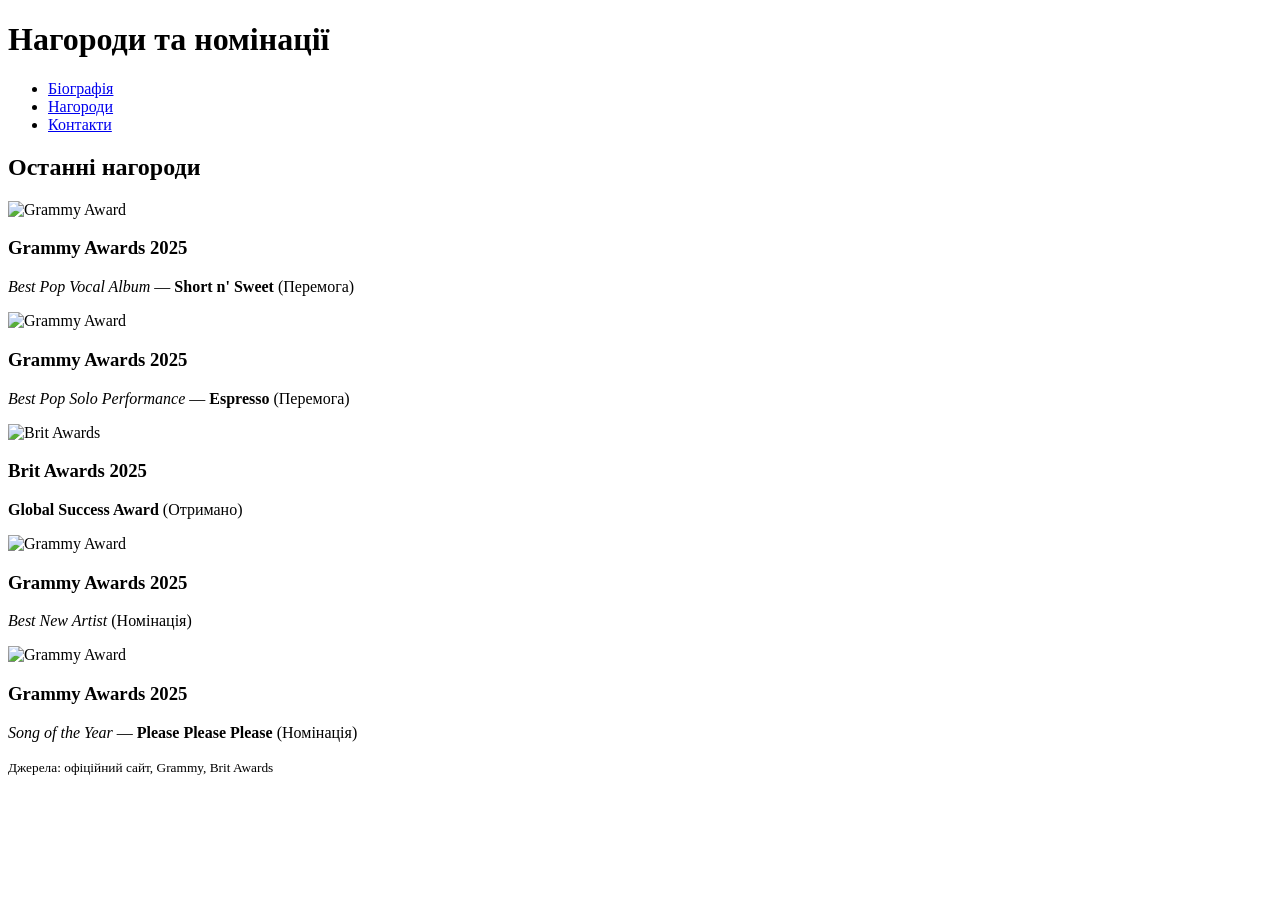
==== awards.html @ f825819f "Added all HTML files" ====
<!DOCTYPE html>
<html lang="uk">
<head>
  <meta charset="UTF-8">
  <meta name="viewport" content="width=device-width, initial-scale=1">
  <title>Нагороди — Сабріна Карпентер</title>
  <link rel="stylesheet" href="css/styles.css">
</head>
<body>
  <header>
    <h1>Нагороди та номінації</h1>
    <nav>
      <ul>
        <li><a href="index.html">Біографія</a></li>
        <li><a href="awards.html">Нагороди</a></li>
        <li><a href="contact.html">Контакти</a></li>
      </ul>
    </nav>
  </header>

  <main>
    <section>
      <h2>Останні нагороди</h2>
      <div class="award-list">

        <article class="award-item">
          <img src="images/grammy1.png" alt="Grammy Award" >
          <h3>Grammy Awards 2025</h3>
          <p><em>Best Pop Vocal Album</em> — <strong>Short n' Sweet</strong> (Перемога)</p>
        </article>

        <article class="award-item">
          <img src="images/grammy2.png" alt="Grammy Award">
          <h3>Grammy Awards 2025</h3>
          <p><em>Best Pop Solo Performance</em> — <strong>Espresso</strong> (Перемога)</p>
        </article>

        <article class="award-item">
          <img src="images/brit.png" alt="Brit Awards">
          <h3>Brit Awards 2025</h3>
          <p><strong>Global Success Award</strong> (Отримано)</p>
        </article>

        <article class="award-item">
          <img src="images/grammy.png" alt="Grammy Award">
          <h3>Grammy Awards 2025</h3>
          <p><em>Best New Artist</em> (Номінація)</p>
        </article>

        <article class="award-item">
          <img src="images/grammy3.png" alt="Grammy Award">
          <h3>Grammy Awards 2025</h3>
          <p><em>Song of the Year</em> — <strong>Please Please Please</strong> (Номінація)</p>
        </article>

      </div>
    </section>
  </main>

  <footer>
    <small>Джерела: офіційний сайт, Grammy, Brit Awards</small>
  </footer>
</body>
</html>
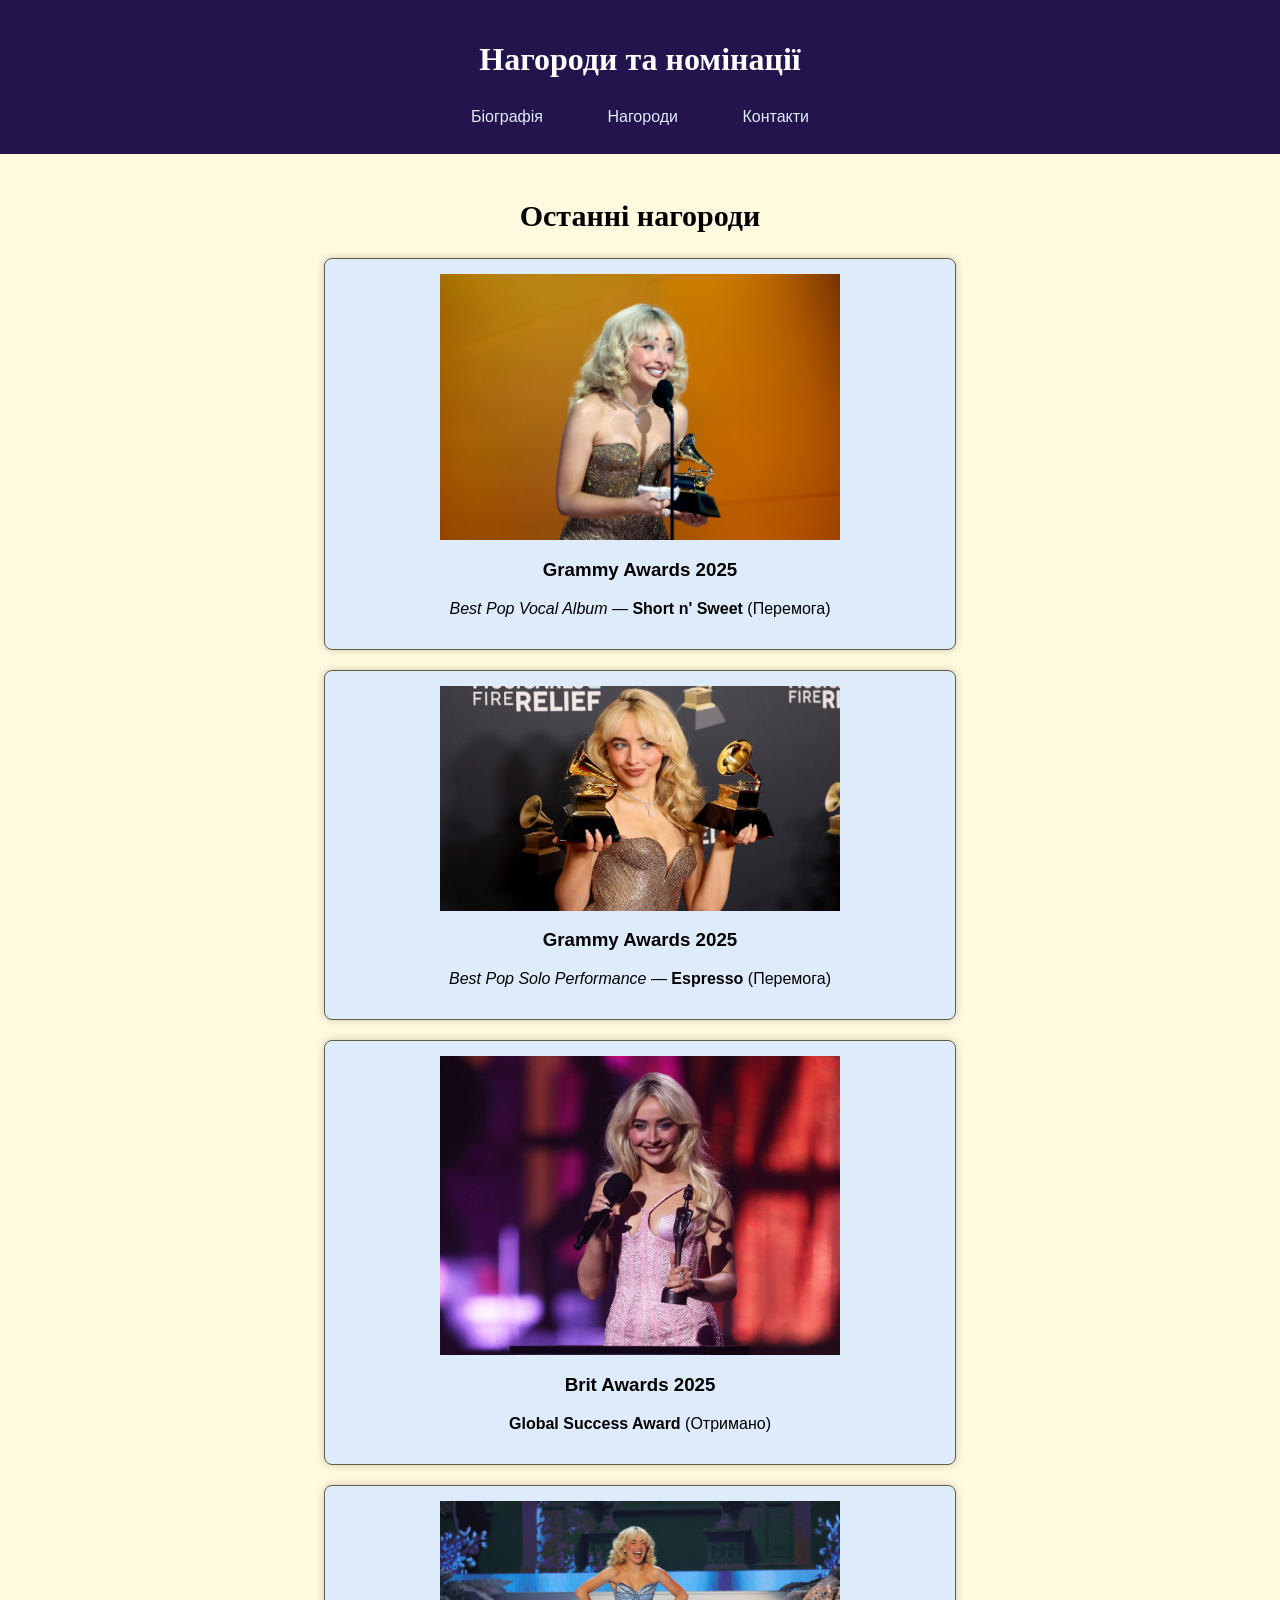
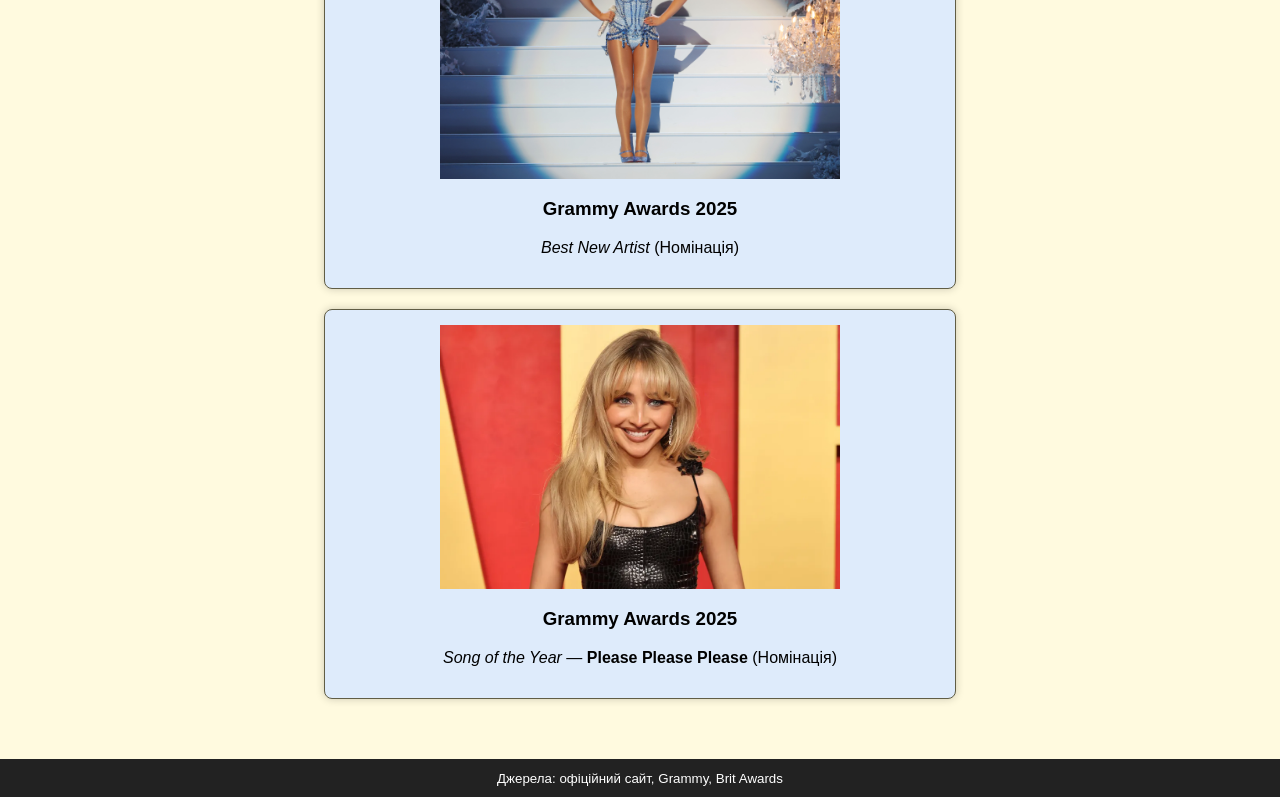
==== commit 1f2c3381: "Added comments to navigation section" ====
--- a/awards.html
+++ b/awards.html
@@ -17,7 +17,8 @@
       </ul>
     </nav>
   </header>
-
+  
+  <!-- Основний контент сторінки -->
   <main>
     <section>
       <h2>Останні нагороди</h2>
--- a/css/styles.css
+++ b/css/styles.css
@@ -0,0 +1,269 @@
+/* ============================================ */
+/* СПІЛЬНІ СТИЛІ ДЛЯ ВСІХ СТОРІНОК */
+/* ============================================ */
+
+body {
+  font-family: Arial, sans-serif;
+  margin: 0;
+  padding: 0;
+  background: #fffadf;
+}
+
+header {
+  background: #23144e;
+  color: #fff;
+  padding: 20px;
+  text-align: center;
+}
+
+h1 {
+  font-family: Serif;
+}
+
+h2 {
+  font-family: Serif;
+  text-align: center;
+  font-size: 30px;
+}
+
+h3 {
+  text-align: center;
+}
+
+blockquote {
+  font-size: 20px;
+  font-style: italic;
+  color: #000000;
+  margin: 10px 0;
+  padding-left: 10px;
+}
+
+nav ul {
+  list-style: none;
+  padding: 0;
+  margin: 10px 0 0;
+}
+
+nav ul li {
+  display: inline;
+  margin: 0 15px;
+}
+
+nav ul li a {
+  color: #deebfb;
+  text-decoration: none;
+  padding: 8px 15px;
+  border-radius: 5px;
+  transition: all 0.3s ease;
+  display: inline-block;
+}
+
+nav ul li a:hover {
+  background-color: #4e96ec;
+  transform: translateY(-3px);
+  box-shadow: 0 4px 8px rgba(0, 0, 0, 0.3);
+}
+
+main {
+  padding: 20px;
+}
+
+hr {
+  margin: 20px 0;
+}
+
+table {
+  border-collapse: collapse;
+  width: 100%;
+  margin-top: 10px;
+}
+
+table, th, td {
+  border: 1px solid #555;
+  padding: 8px;
+  text-align: center;
+}
+
+ul {
+  margin: 10px 0;
+}
+
+mark {
+  background-color: #deebfb;
+}
+
+footer {
+  text-align: center;
+  padding: 10px;
+  background: #222;
+  color: white;
+  margin-top: 20px;
+}
+
+/* ============================================ */
+/* СТИЛІ ДЛЯ INDEX.HTML */
+/* ============================================ */
+
+.main-content {
+  max-width: 1200px;
+  margin: 0 auto;
+  padding: 30px;
+}
+
+.bio-section {
+  overflow: auto;
+  margin: 30px 0;
+}
+
+.float-left {
+  float: left;
+  margin: 0 25px 15px 0;
+  border-radius: 10px;
+  box-shadow: 0 4px 10px rgba(0, 0, 0, 0.2);
+}
+
+.stacked-images {
+  position: relative;
+  height: 350px;
+  margin: 50px auto 80px auto;
+  width: 480px;
+  display: block;
+}
+
+.stacked-img {
+  position: absolute;
+  width: 280px;
+  height: auto;
+  border-radius: 8px;
+  box-shadow: 0 8px 20px rgba(0, 0, 0, 0.3);
+  transition: transform 0.3s ease;
+}
+
+.img-back {
+  left: 0;
+  top: 40px;
+  transform: rotate(-8deg);
+  z-index: 1;
+}
+
+.img-middle {
+  left: 100px;
+  top: 0;
+  transform: rotate(3deg);
+  z-index: 2;
+}
+
+.img-front {
+  left: 200px;
+  top: 30px;
+  transform: rotate(8deg);
+  z-index: 3;
+}
+
+.stacked-img:hover {
+  transform: scale(1.1) rotate(0deg);
+  z-index: 10;
+}
+
+figure {
+  text-align: center;
+  margin: 20px auto;
+}
+
+/* ============================================ */
+/* СТИЛІ ДЛЯ AWARDS.HTML */
+/* ============================================ */
+
+.award-list {
+  display: flex;
+  flex-wrap: wrap;
+  gap: 20px;
+  justify-content: center;
+  margin: 20px 0;
+}
+
+.award-item {
+  width: 600px;
+  padding: 15px;
+  border: 1px solid #605d45;
+  border-radius: 8px;
+  text-align: center;
+  background: #deebfb;
+  box-shadow: 0 0 8px rgba(0, 0, 0, 0.2);
+}
+
+.award-item img {
+  display: block;
+  margin: 0 auto 10px;
+  max-width: 400px;
+}
+
+/* ============================================ */
+/* СТИЛІ ДЛЯ CONTACT.HTML */
+/* ============================================ */
+
+form {
+  background: #fff;
+  padding: 15px;
+  border-radius: 10px;
+  box-shadow: 0 0 10px gray;
+  width: 300px;
+  margin: 20px auto;
+}
+
+.contact-form {
+  width: 400px;
+}
+
+.forms-container {
+  display: flex;
+  justify-content: center;
+  gap: 30px;
+  flex-wrap: wrap;
+  margin: 40px 0;
+}
+
+.login-form,
+.registration-form {
+  width: 350px;
+}
+
+.registration-form {
+  width: 380px;
+}
+
+input, textarea, select {
+  width: 100%;
+  padding: 8px;
+  margin: 5px 0;
+  border-radius: 5px;
+  border: 1px solid #aaa;
+  box-sizing: border-box;
+}
+
+input:focus, textarea:focus, select:focus {
+  border: 2px solid #007BFF;
+  outline: none;
+  transition: 0.3s;
+}
+
+input[type="radio"],
+input[type="checkbox"] {
+  width: auto;
+  margin-right: 5px;
+}
+
+button {
+  padding: 10px;
+  width: 100%;
+  background: linear-gradient(to bottom, #23144e, #4e96ec);
+  color: white;
+  border: none;
+  border-radius: 5px;
+  cursor: pointer;
+  transition: transform 0.2s ease;
+}
+
+button:hover {
+  transform: scale(1.05);
+}
